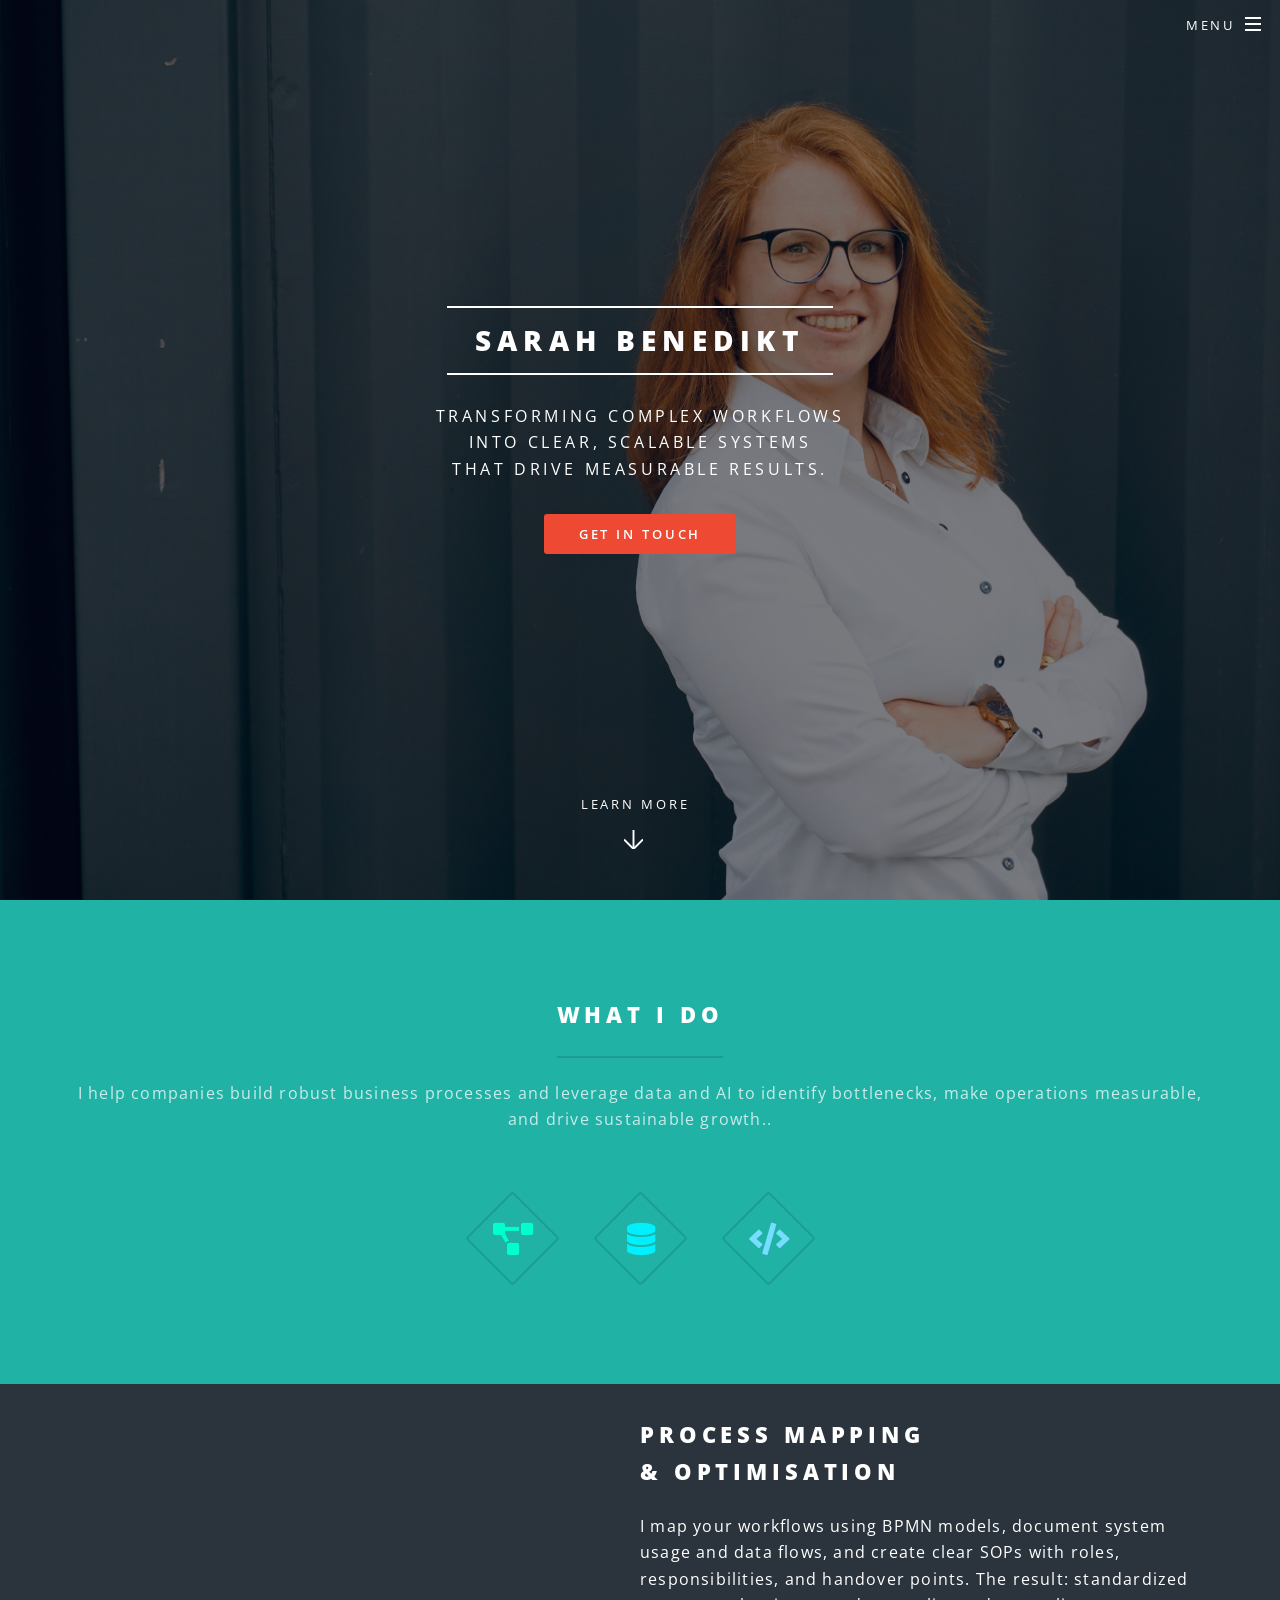
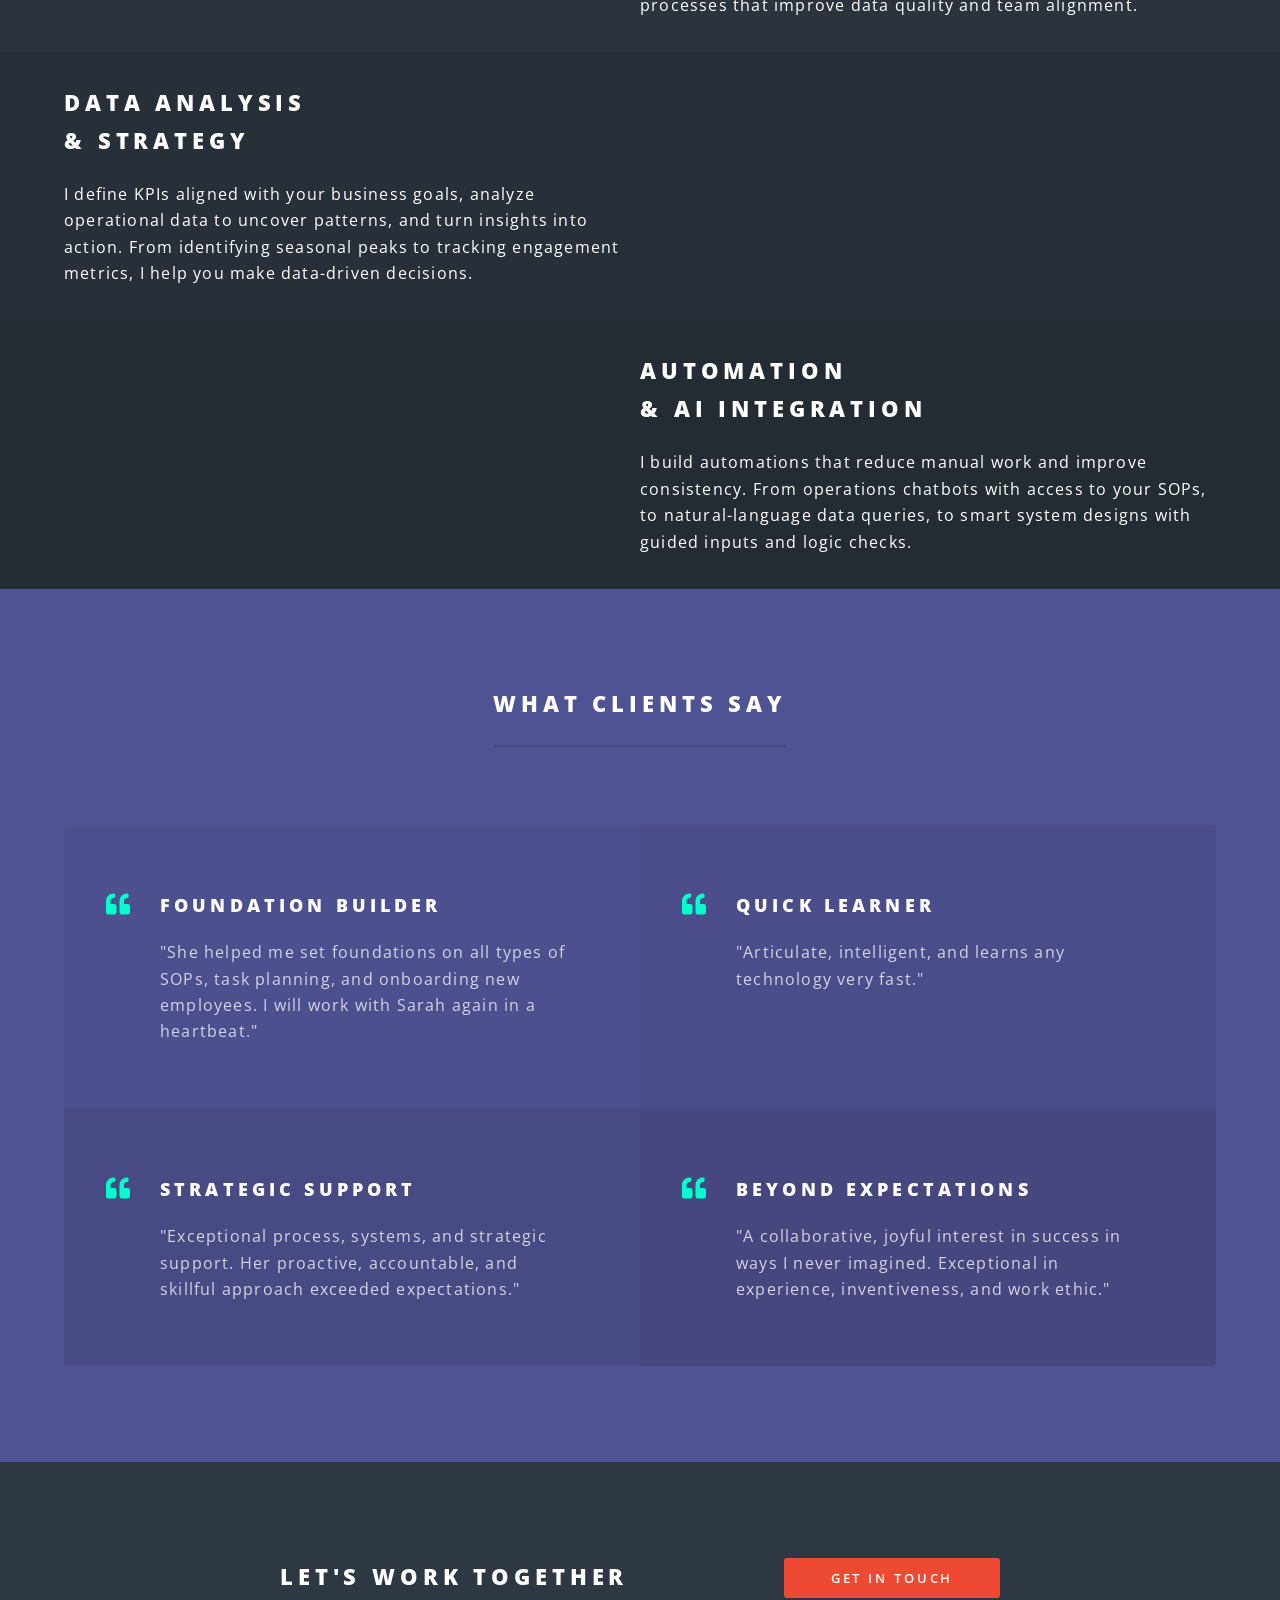
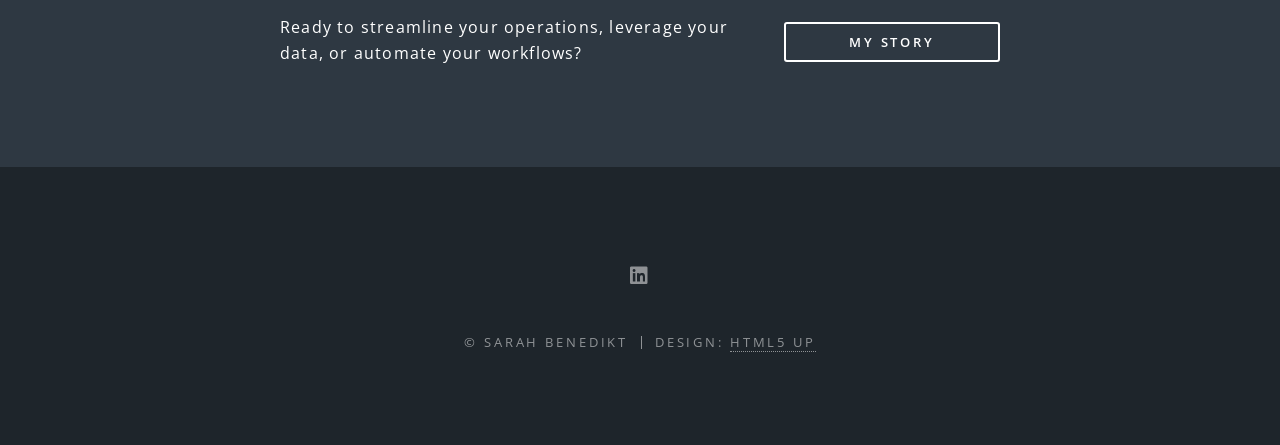
==== index.html @ 58538050 "Initial commit: Personal landing page Portfolio site with services, testimonials, and story page.  C" ====
<!DOCTYPE HTML>
<html>
	<head>
		<title>Sarah Benedikt</title>
		<meta charset="utf-8" />
		<meta name="viewport" content="width=device-width, initial-scale=1, user-scalable=no" />
		<link rel="stylesheet" href="assets/css/main.css" />
		<noscript><link rel="stylesheet" href="assets/css/noscript.css" /></noscript>
	</head>
	<body class="landing is-preload">

		<!-- Page Wrapper -->
			<div id="page-wrapper">

				<!-- Header -->
					<header id="header" class="alt">
						<h1><a href="index.html">Sarah Benedikt</a></h1>
						<nav id="nav">
							<ul>
								<li class="special">
									<a href="#menu" class="menuToggle"><span>Menu</span></a>
									<div id="menu">
										<ul>
											<li><a href="index.html">Home</a></li>
											<li><a href="story.html">My Story</a></li>
										</ul>
									</div>
								</li>
							</ul>
						</nav>
					</header>

				<!-- Banner -->
					<section id="banner">
						<div class="inner">
							<h2>Sarah Benedikt</h2>
							<p>Transforming complex workflows<br />
							into clear, scalable systems<br />
							that drive measurable results.
							<ul class="actions special">
								<li><a href="mailto:benediktsarah@gmail.com" class="button primary">Get in Touch</a></li>
							</ul>
						</div>
						<a href="#one" class="more scrolly">Learn More</a>
					</section>

				<!-- One -->
					<section id="one" class="wrapper style1 special">
						<div class="inner">
							<header class="major">
								<h2>What I do</h2>
								<p>I help companies build robust business processes and leverage data and AI to identify bottlenecks, 
									make operations measurable, and drive sustainable growth..</p>
							</header>
							<ul class="icons major">
								<li><span class="icon solid fa-project-diagram major style1"><span class="label">Lorem</span></span></li>
								<li><span class="icon solid fa-database major style2"><span class="label">Ipsum</span></span></li>
								<li><span class="icon solid fa-code major style3"><span class="label">Dolor</span></span></li>
							</ul>
						</div>
					</section>

				<!-- Two -->
					<section id="two" class="wrapper alt style2">
						<section class="spotlight">
							<div class="image"><img src="images/pic01.jpg" alt="" /></div><div class="content">
								<h2>Process Mapping<br />
								& Optimisation</h2>
								<p>I map your workflows using BPMN models, document system usage and data flows, and create clear SOPs with roles, responsibilities, and handover points. The result: standardized processes that improve data quality and team alignment.</p>
							</div>
						</section>
						<section class="spotlight">
							<div class="image"><img src="images/pic02.jpg" alt="" /></div><div class="content">
								<h2>Data Analysis<br />
								& Strategy</h2>
								<p>I define KPIs aligned with your business goals, analyze operational data to uncover patterns, and turn insights into action. From identifying seasonal peaks to tracking engagement metrics, I help you make data-driven decisions.</p>
							</div>
						</section>
						<section class="spotlight">
							<div class="image"><img src="images/pic03.jpg" alt="" /></div><div class="content">
								<h2>Automation<br />
								& AI Integration</h2>
								<p>I build automations that reduce manual work and improve consistency. From operations chatbots with access to your SOPs, to natural-language data queries, to smart system designs with guided inputs and logic checks.</p>
							</div>
						</section>
					</section>

				<!-- Three -->
					<section id="three" class="wrapper style3 special">
						<div class="inner">
							<header class="major">
								<h2>What Clients Say</h2>
							</header>
							<ul class="features">
								<li class="icon solid fa-quote-left">
									<h3>Foundation Builder</h3>
									<p>"She helped me set foundations on all types of SOPs, task planning, and onboarding new employees. I will work with Sarah again in a heartbeat."</p>
								</li>
								<li class="icon solid fa-quote-left">
									<h3>Quick Learner</h3>
									<p>"Articulate, intelligent, and learns any technology very fast."</p>
								</li>
								<li class="icon solid fa-quote-left">
									<h3>Strategic Support</h3>
									<p>"Exceptional process, systems, and strategic support. Her proactive, accountable, and skillful approach exceeded expectations."</p>
								</li>
								<li class="icon solid fa-quote-left">
									<h3>Beyond Expectations</h3>
									<p>"A collaborative, joyful interest in success in ways I never imagined. Exceptional in experience, inventiveness, and work ethic."</p>
								</li>
							</ul>
						</div>
					</section>

				<!-- CTA -->
					<section id="cta" class="wrapper style4">
						<div class="inner">
							<header>
								<h2>Let's Work Together</h2>
								<p>Ready to streamline your operations, leverage your data, or automate your workflows?</p>
							</header>
							<ul class="actions stacked">
								<li><a href="mailto:benediktsarah@gmail.com" class="button fit primary">Get in Touch</a></li>
								<li><a href="story.html" class="button fit">My Story</a></li>
							</ul>
						</div>
					</section>

				<!-- Footer -->
					<footer id="footer">
						<ul class="icons">
							<li><a href="https://www.linkedin.com/in/sarah-benedikt-9b6950162/" class="icon brands fa-linkedin"><span class="label">LinkedIn</span></a></li>
						</ul>
						<ul class="copyright">
							<li>&copy; Sarah Benedikt</li><li>Design: <a href="http://html5up.net">HTML5 UP</a></li>
						</ul>
					</footer>

			</div>

		<!-- Scripts -->
			<script src="assets/js/jquery.min.js"></script>
			<script src="assets/js/jquery.scrollex.min.js"></script>
			<script src="assets/js/jquery.scrolly.min.js"></script>
			<script src="assets/js/browser.min.js"></script>
			<script src="assets/js/breakpoints.min.js"></script>
			<script src="assets/js/util.js"></script>
			<script src="assets/js/main.js"></script>

	</body>
</html>
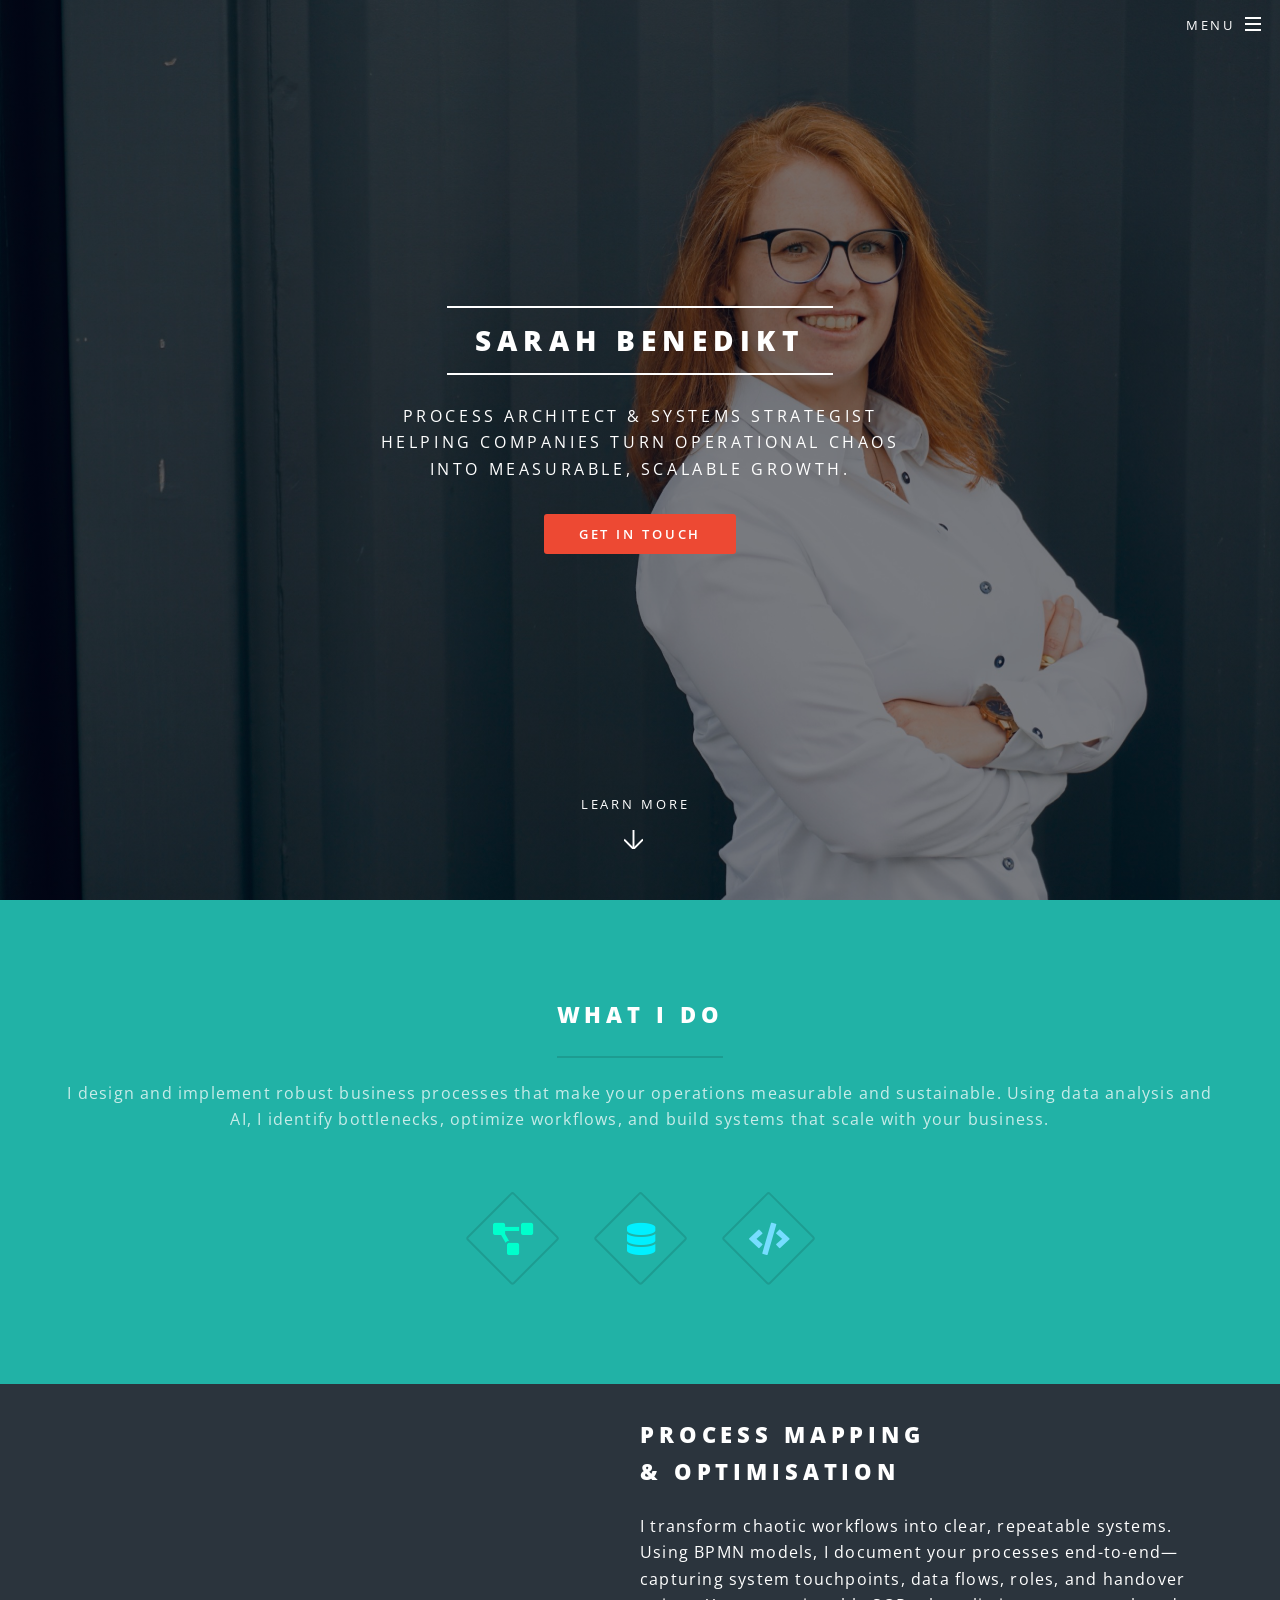
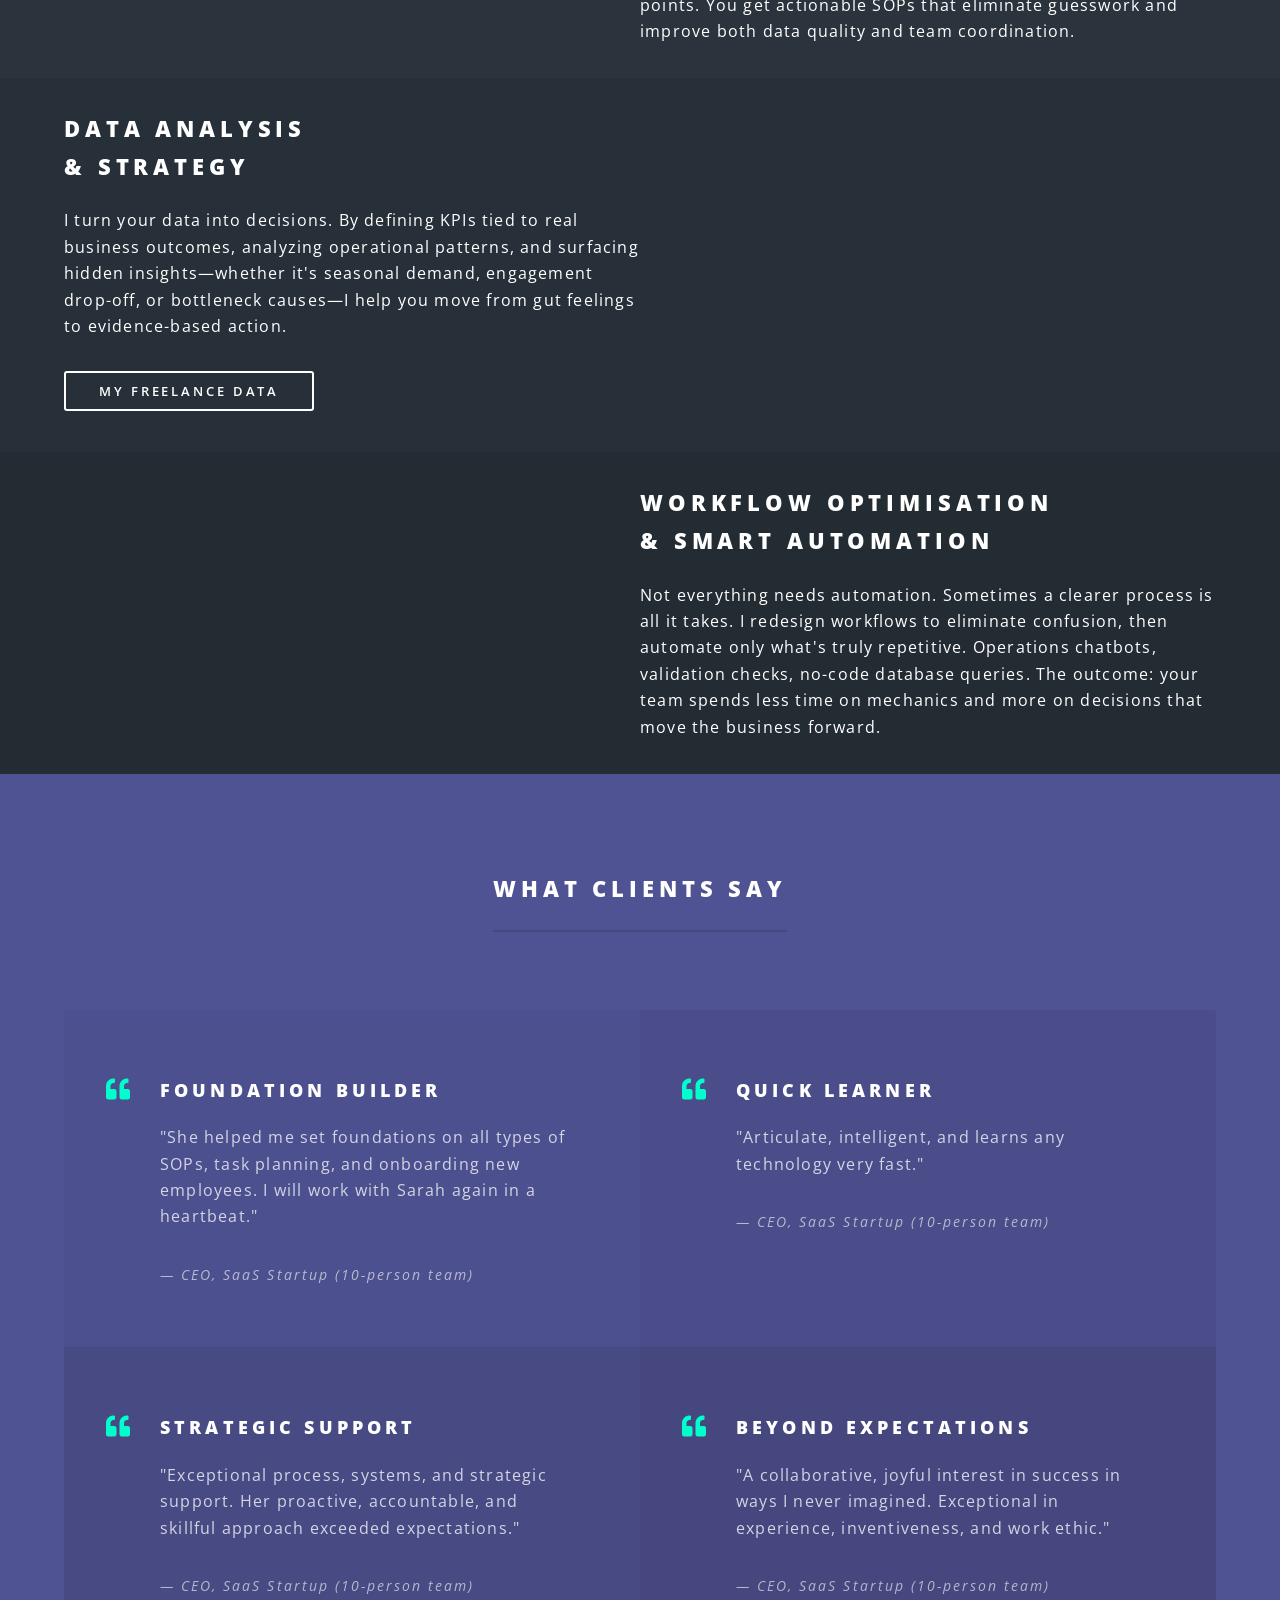
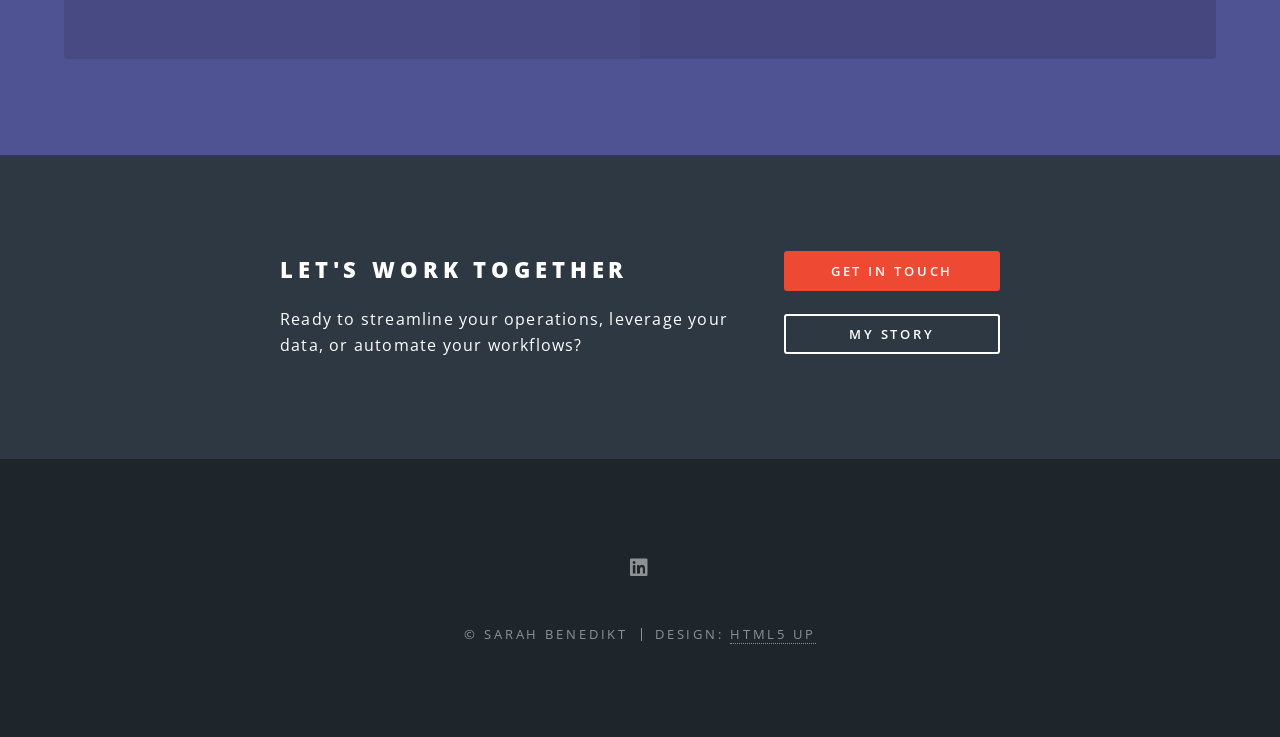
==== commit e8b74b60: "Added Freelance Data Dashboard" ====
--- a/index.html
+++ b/index.html
@@ -23,6 +23,7 @@
 										<ul>
 											<li><a href="index.html">Home</a></li>
 											<li><a href="story.html">My Story</a></li>
+											<li><a href="freelance-data.html">Freelance Data</a></li>
 										</ul>
 									</div>
 								</li>
@@ -34,9 +35,9 @@
 					<section id="banner">
 						<div class="inner">
 							<h2>Sarah Benedikt</h2>
-							<p>Transforming complex workflows<br />
-							into clear, scalable systems<br />
-							that drive measurable results.
+							<p>Process Architect & Systems Strategist<br />
+								helping companies turn operational chaos<br />
+								into measurable, scalable growth.</p>
 							<ul class="actions special">
 								<li><a href="mailto:benediktsarah@gmail.com" class="button primary">Get in Touch</a></li>
 							</ul>
@@ -49,8 +50,9 @@
 						<div class="inner">
 							<header class="major">
 								<h2>What I do</h2>
-								<p>I help companies build robust business processes and leverage data and AI to identify bottlenecks, 
-									make operations measurable, and drive sustainable growth..</p>
+								<p>I design and implement robust business processes that make your operations 
+									measurable and sustainable. Using data analysis and AI, I identify bottlenecks, 
+									optimize workflows, and build systems that scale with your business.</p>
 							</header>
 							<ul class="icons major">
 								<li><span class="icon solid fa-project-diagram major style1"><span class="label">Lorem</span></span></li>
@@ -66,22 +68,36 @@
 							<div class="image"><img src="images/pic01.jpg" alt="" /></div><div class="content">
 								<h2>Process Mapping<br />
 								& Optimisation</h2>
-								<p>I map your workflows using BPMN models, document system usage and data flows, and create clear SOPs with roles, responsibilities, and handover points. The result: standardized processes that improve data quality and team alignment.</p>
+								<p>I transform chaotic workflows into clear, 
+									repeatable systems. Using BPMN models, I document your processes 
+									end-to-end—capturing system touchpoints, 
+									data flows, roles, and handover points. 
+									You get actionable SOPs that eliminate guesswork and improve 
+									both data quality and team coordination.</p>
 							</div>
 						</section>
 						<section class="spotlight">
 							<div class="image"><img src="images/pic02.jpg" alt="" /></div><div class="content">
 								<h2>Data Analysis<br />
 								& Strategy</h2>
-								<p>I define KPIs aligned with your business goals, analyze operational data to uncover patterns, and turn insights into action. From identifying seasonal peaks to tracking engagement metrics, I help you make data-driven decisions.</p>
+								<p>I turn your data into decisions.
+									By defining KPIs tied to real business outcomes,
+									analyzing operational patterns, and surfacing hidden insights—whether
+									it's seasonal demand, engagement drop-off,
+									or bottleneck causes—I help you move from gut feelings to evidence-based action.</p>
+								<ul class="actions">
+									<li><a href="freelance-data.html" class="button small">My Freelance Data</a></li>
+								</ul>
 							</div>
 						</section>
 						<section class="spotlight">
 							<div class="image"><img src="images/pic03.jpg" alt="" /></div><div class="content">
-								<h2>Automation<br />
-								& AI Integration</h2>
-								<p>I build automations that reduce manual work and improve consistency. From operations chatbots with access to your SOPs, to natural-language data queries, to smart system designs with guided inputs and logic checks.</p>
-							</div>
+								<h2>Workflow Optimisation<br />
+								& Smart Automation</h2>
+								<p>Not everything needs automation. Sometimes a clearer process is all it takes. 
+									I redesign workflows to eliminate confusion, then automate only what's truly repetitive. 
+									Operations chatbots, validation checks, no-code database queries. 
+									The outcome: your team spends less time on mechanics and more on decisions that move the business forward.</p>
 						</section>
 					</section>
 
@@ -95,18 +111,22 @@
 								<li class="icon solid fa-quote-left">
 									<h3>Foundation Builder</h3>
 									<p>"She helped me set foundations on all types of SOPs, task planning, and onboarding new employees. I will work with Sarah again in a heartbeat."</p>
+									<p class="client-context">— CEO, SaaS Startup (10-person team)</p>
 								</li>
 								<li class="icon solid fa-quote-left">
 									<h3>Quick Learner</h3>
 									<p>"Articulate, intelligent, and learns any technology very fast."</p>
+									<p class="client-context">— CEO, SaaS Startup (10-person team)</p>
 								</li>
 								<li class="icon solid fa-quote-left">
 									<h3>Strategic Support</h3>
 									<p>"Exceptional process, systems, and strategic support. Her proactive, accountable, and skillful approach exceeded expectations."</p>
+									<p class="client-context">— CEO, SaaS Startup (10-person team)</p>
 								</li>
 								<li class="icon solid fa-quote-left">
 									<h3>Beyond Expectations</h3>
 									<p>"A collaborative, joyful interest in success in ways I never imagined. Exceptional in experience, inventiveness, and work ethic."</p>
+									<p class="client-context">— CEO, SaaS Startup (10-person team)</p>
 								</li>
 							</ul>
 						</div>
--- a/assets/css/noscript.css
+++ b/assets/css/noscript.css
@@ -0,0 +1,25 @@
+/* Banner */
+
+	body.is-preload #banner h2 {
+		-moz-transform: none;
+		-webkit-transform: none;
+		-ms-transform: none;
+		transform: none;
+		opacity: 1;
+	}
+
+		body.is-preload #banner h2:before, body.is-preload #banner h2:after {
+			width: 100%;
+		}
+
+	body.is-preload #banner .more {
+		-moz-transform: none;
+		-webkit-transform: none;
+		-ms-transform: none;
+		transform: none;
+		opacity: 1;
+	}
+
+	body.is-preload #banner:after {
+		opacity: 0;
+	}
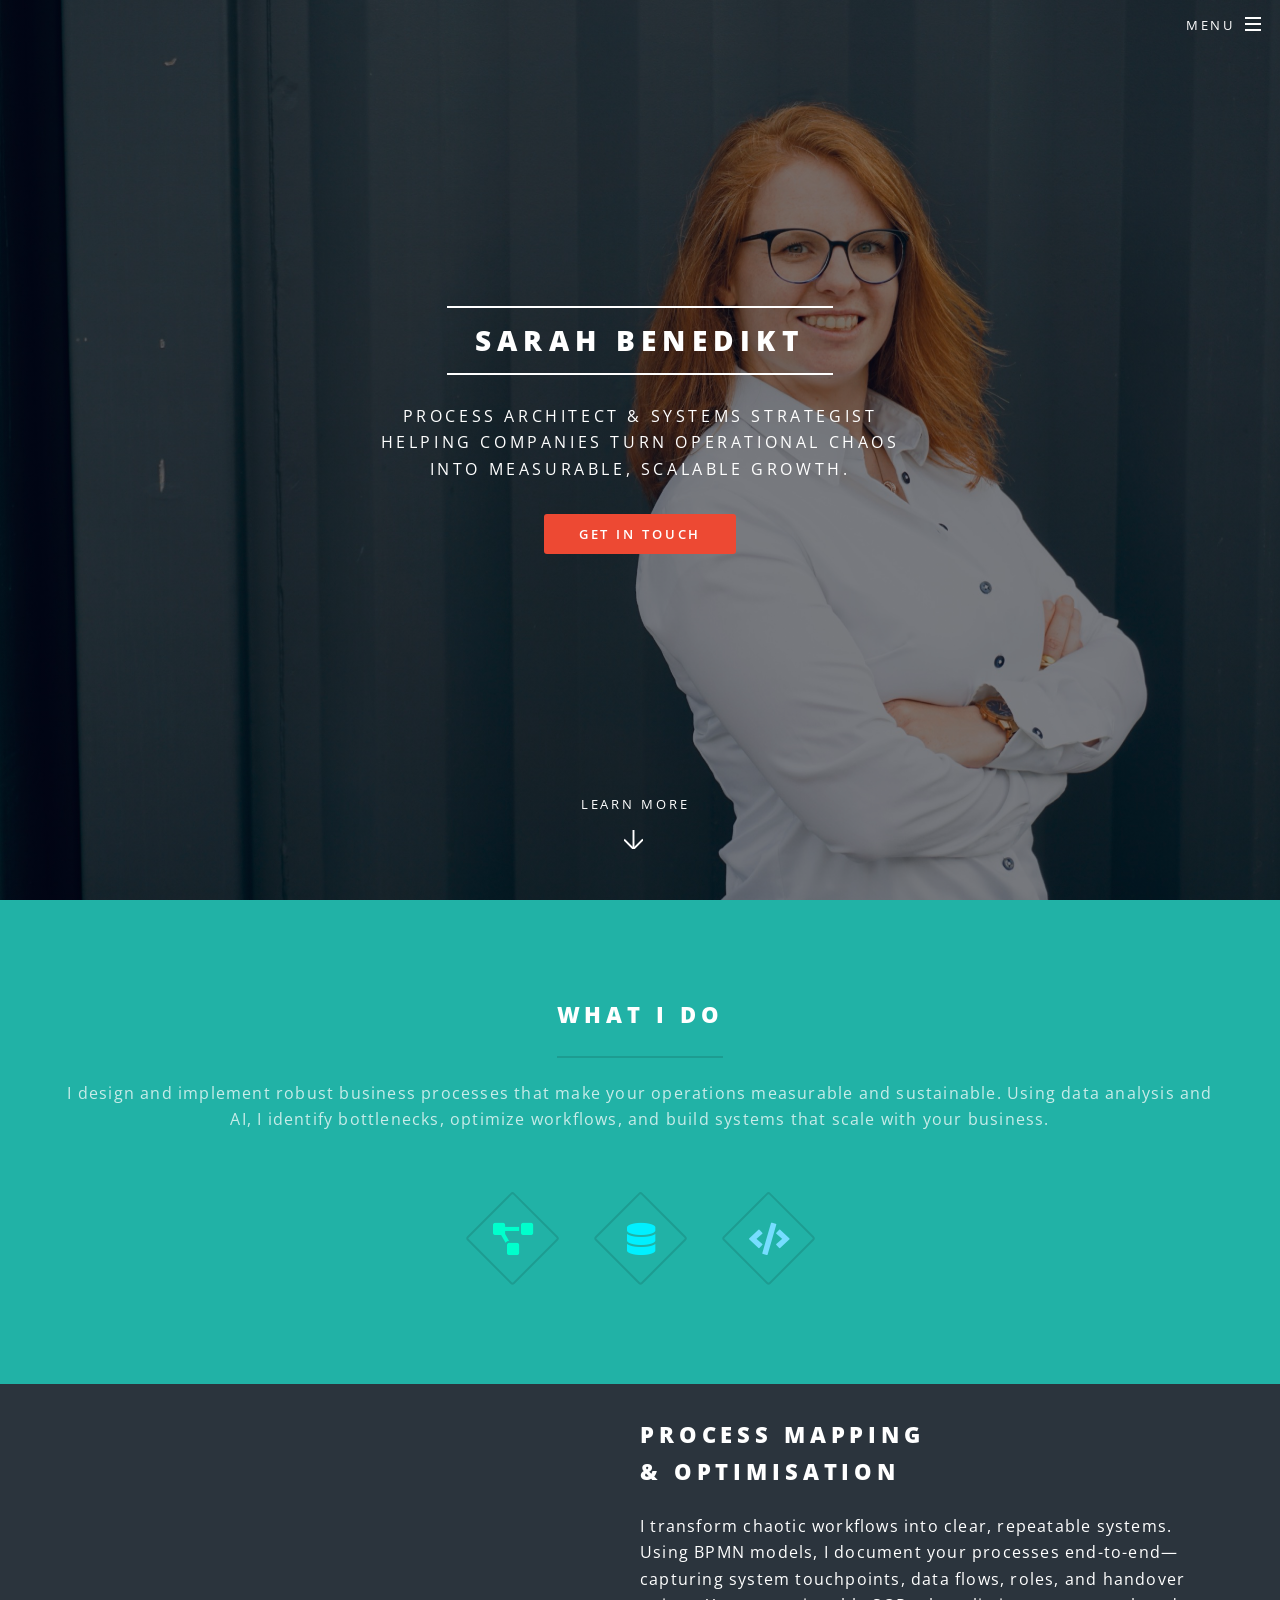
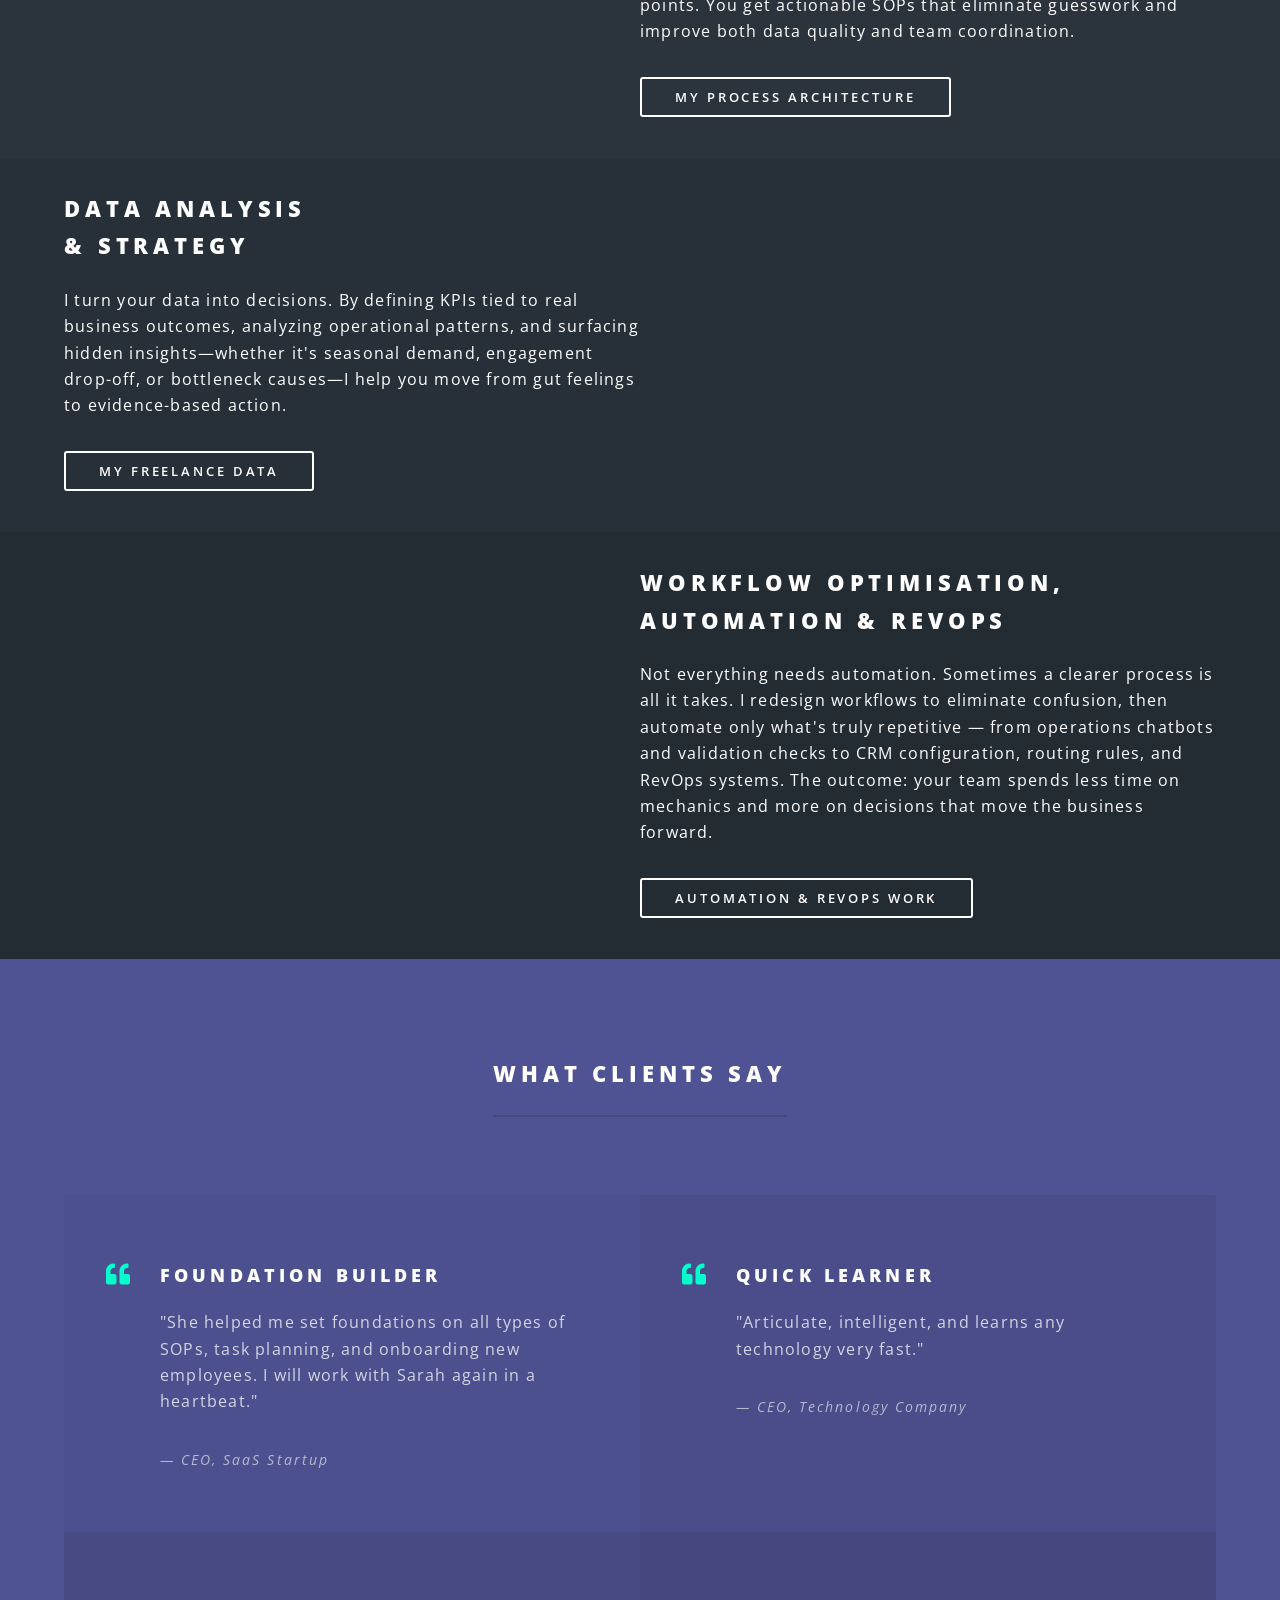
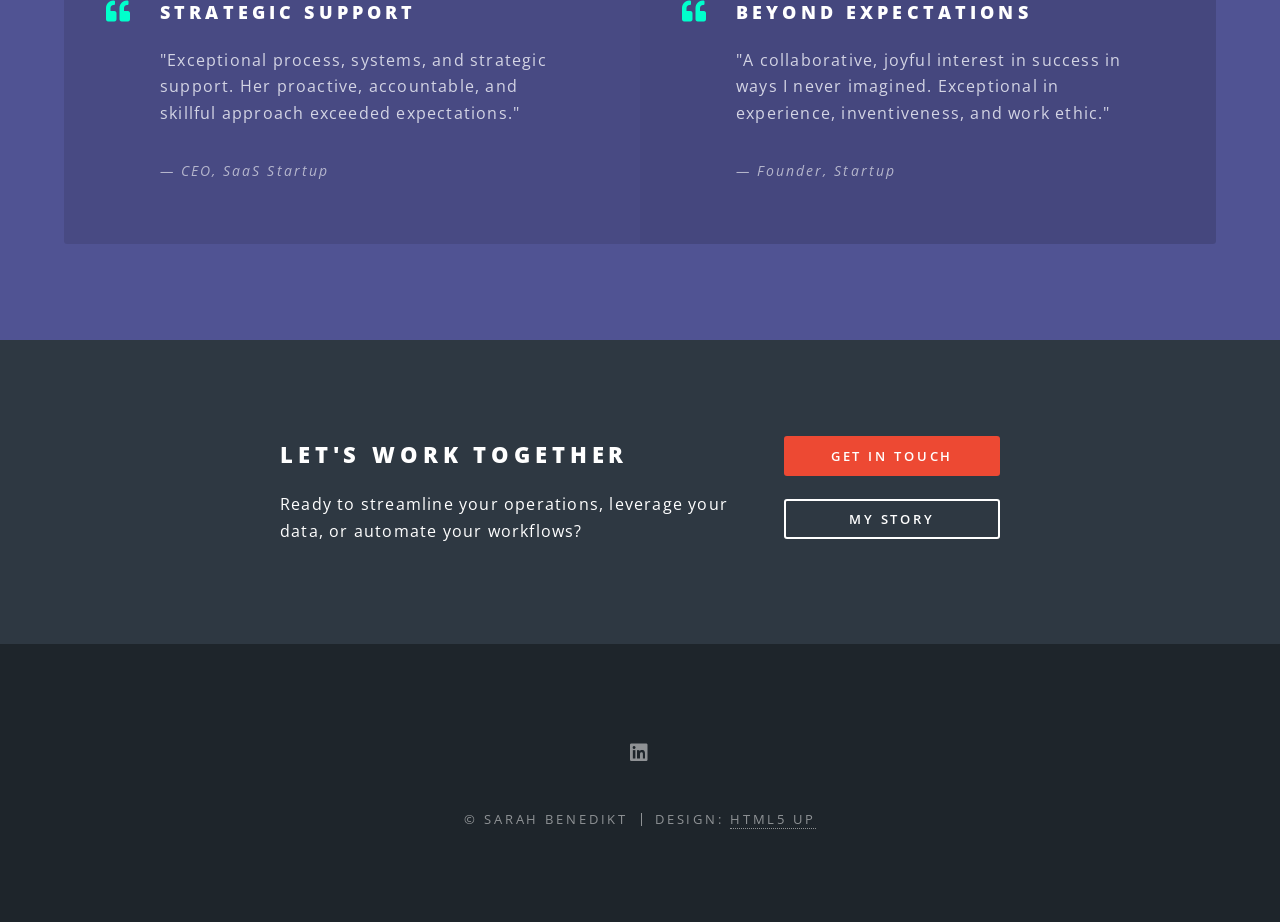
==== commit 2a5595ba: "add freelance data, process mapping and workflow automation pages" ====
--- a/index.html
+++ b/index.html
@@ -24,6 +24,8 @@
 											<li><a href="index.html">Home</a></li>
 											<li><a href="story.html">My Story</a></li>
 											<li><a href="freelance-data.html">Freelance Data</a></li>
+											<li><a href="workflow-automation.html">Workflow Automation</a></li>
+											<li><a href="process-mapping.html">Process Mapping</a></li>
 										</ul>
 									</div>
 								</li>
@@ -74,6 +76,9 @@
 									data flows, roles, and handover points. 
 									You get actionable SOPs that eliminate guesswork and improve 
 									both data quality and team coordination.</p>
+								<ul class="actions">
+									<li><a href="process-mapping.html" class="button small">My Process Architecture</a></li>
+								</ul>
 							</div>
 						</section>
 						<section class="spotlight">
@@ -92,12 +97,16 @@
 						</section>
 						<section class="spotlight">
 							<div class="image"><img src="images/pic03.jpg" alt="" /></div><div class="content">
-								<h2>Workflow Optimisation<br />
-								& Smart Automation</h2>
-								<p>Not everything needs automation. Sometimes a clearer process is all it takes. 
-									I redesign workflows to eliminate confusion, then automate only what's truly repetitive. 
-									Operations chatbots, validation checks, no-code database queries. 
+								<h2>Workflow Optimisation,<br />
+								Automation & RevOps</h2>
+								<p>Not everything needs automation. Sometimes a clearer process is all it takes.
+									I redesign workflows to eliminate confusion, then automate only what's truly repetitive —
+									from operations chatbots and validation checks to CRM configuration, routing rules, and RevOps systems.
 									The outcome: your team spends less time on mechanics and more on decisions that move the business forward.</p>
+								<ul class="actions">
+									<li><a href="workflow-automation.html" class="button small">Automation & RevOps Work</a></li>
+								</ul>
+							</div>
 						</section>
 					</section>
 
@@ -111,22 +120,22 @@
 								<li class="icon solid fa-quote-left">
 									<h3>Foundation Builder</h3>
 									<p>"She helped me set foundations on all types of SOPs, task planning, and onboarding new employees. I will work with Sarah again in a heartbeat."</p>
-									<p class="client-context">— CEO, SaaS Startup (10-person team)</p>
+									<p class="client-context">— CEO, SaaS Startup</p>
 								</li>
 								<li class="icon solid fa-quote-left">
 									<h3>Quick Learner</h3>
 									<p>"Articulate, intelligent, and learns any technology very fast."</p>
-									<p class="client-context">— CEO, SaaS Startup (10-person team)</p>
+									<p class="client-context">— CEO, Technology Company</p>
 								</li>
 								<li class="icon solid fa-quote-left">
 									<h3>Strategic Support</h3>
 									<p>"Exceptional process, systems, and strategic support. Her proactive, accountable, and skillful approach exceeded expectations."</p>
-									<p class="client-context">— CEO, SaaS Startup (10-person team)</p>
+									<p class="client-context">— CEO, SaaS Startup</p>
 								</li>
 								<li class="icon solid fa-quote-left">
 									<h3>Beyond Expectations</h3>
 									<p>"A collaborative, joyful interest in success in ways I never imagined. Exceptional in experience, inventiveness, and work ethic."</p>
-									<p class="client-context">— CEO, SaaS Startup (10-person team)</p>
+									<p class="client-context">— Founder, Startup</p>
 								</li>
 							</ul>
 						</div>
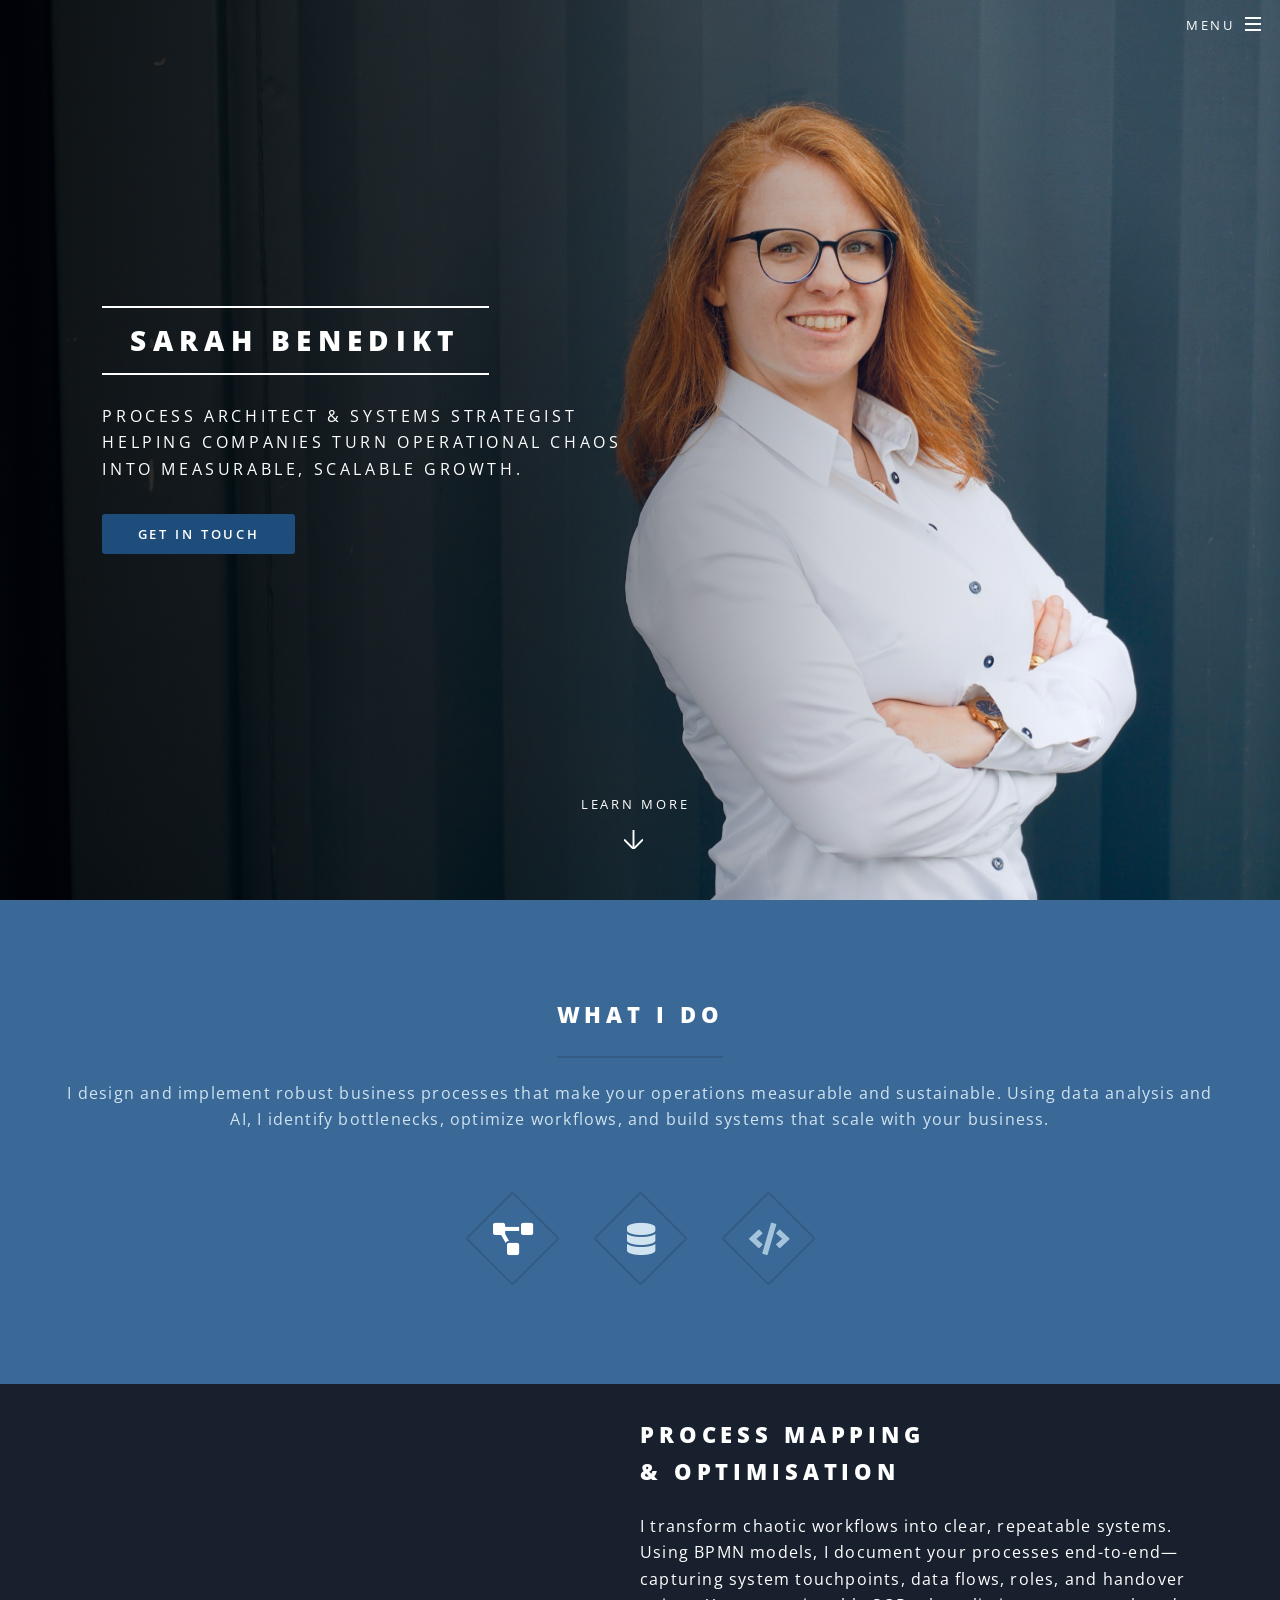
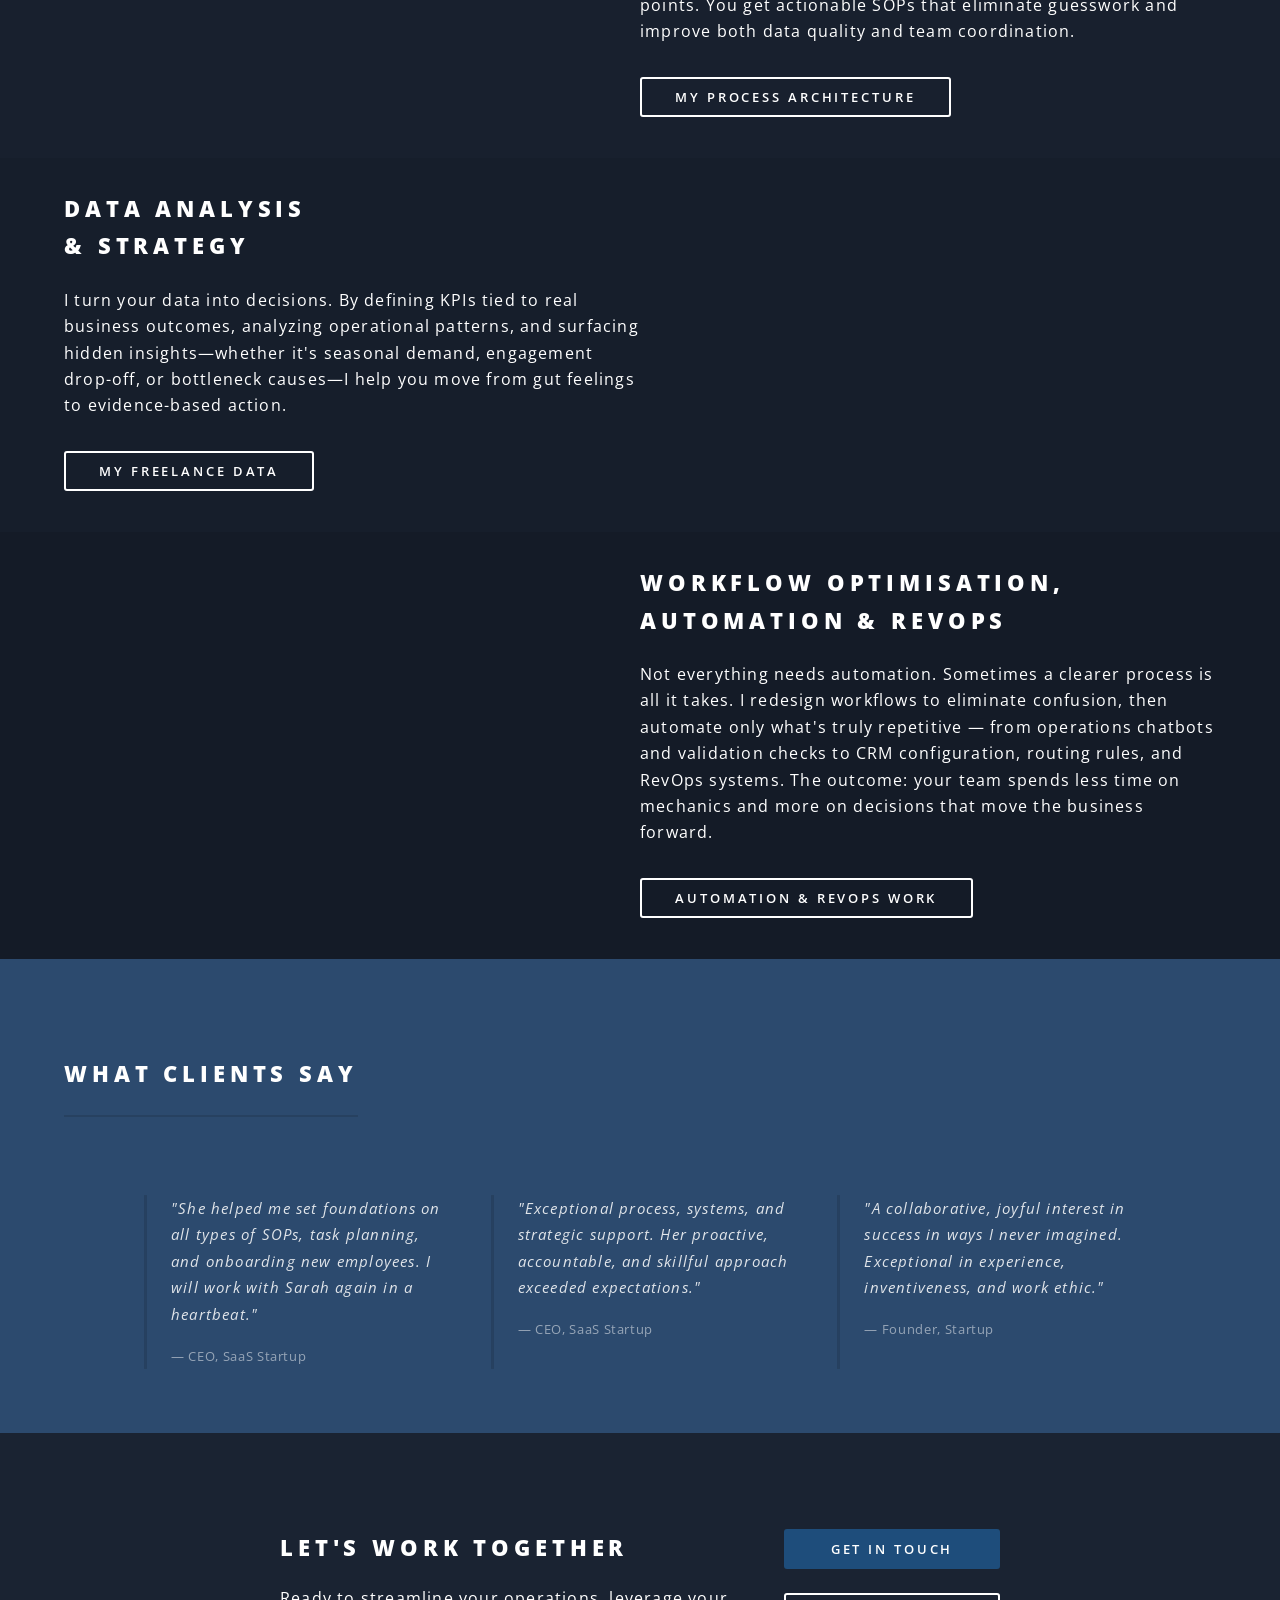
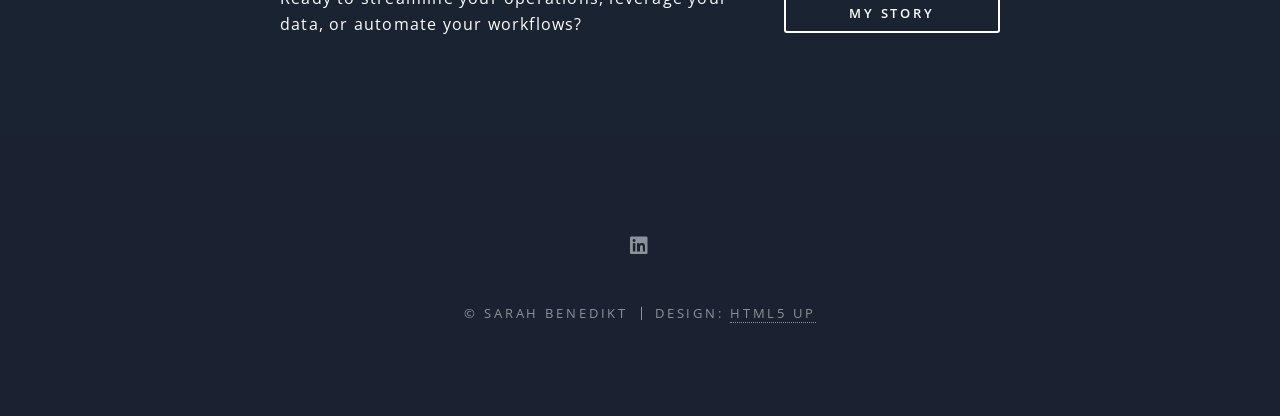
==== commit 3d0f70a9: "add style guide, change testimonials" ====
--- a/index.html
+++ b/index.html
@@ -6,6 +6,45 @@
 		<meta name="viewport" content="width=device-width, initial-scale=1, user-scalable=no" />
 		<link rel="stylesheet" href="assets/css/main.css" />
 		<noscript><link rel="stylesheet" href="assets/css/noscript.css" /></noscript>
+		<style>
+			.testimonials-strip {
+				display: grid;
+				grid-template-columns: repeat(3, 1fr);
+				gap: 3em;
+				max-width: 62em;
+				margin: 0 auto;
+			}
+			.testimonials-strip blockquote {
+				border: none;
+				padding: 0;
+				margin: 0;
+				border-left: 3px solid rgba(255, 255, 255, 0.2);
+				padding-left: 1.5em;
+			}
+			.testimonials-strip blockquote p {
+				font-style: italic;
+				font-size: 0.95em;
+				line-height: 1.75;
+				margin-bottom: 1em;
+				color: rgba(255, 255, 255, 0.85);
+			}
+			.testimonials-strip blockquote footer {
+				font-size: 0.82em;
+				color: rgba(255, 255, 255, 0.5);
+				font-style: normal;
+				letter-spacing: 0.05em;
+			}
+			@media screen and (max-width: 980px) {
+				.testimonials-strip {
+					grid-template-columns: 1fr 1fr;
+				}
+			}
+			@media screen and (max-width: 600px) {
+				.testimonials-strip {
+					grid-template-columns: 1fr;
+				}
+			}
+		</style>
 	</head>
 	<body class="landing is-preload">
 
@@ -111,33 +150,25 @@
 					</section>
 
 				<!-- Three -->
-					<section id="three" class="wrapper style3 special">
+					<section id="three" class="wrapper style3">
 						<div class="inner">
 							<header class="major">
 								<h2>What Clients Say</h2>
 							</header>
-							<ul class="features">
-								<li class="icon solid fa-quote-left">
-									<h3>Foundation Builder</h3>
+							<div class="testimonials-strip">
+								<blockquote>
 									<p>"She helped me set foundations on all types of SOPs, task planning, and onboarding new employees. I will work with Sarah again in a heartbeat."</p>
-									<p class="client-context">— CEO, SaaS Startup</p>
-								</li>
-								<li class="icon solid fa-quote-left">
-									<h3>Quick Learner</h3>
-									<p>"Articulate, intelligent, and learns any technology very fast."</p>
-									<p class="client-context">— CEO, Technology Company</p>
-								</li>
-								<li class="icon solid fa-quote-left">
-									<h3>Strategic Support</h3>
+									<footer>— CEO, SaaS Startup</footer>
+								</blockquote>
+								<blockquote>
 									<p>"Exceptional process, systems, and strategic support. Her proactive, accountable, and skillful approach exceeded expectations."</p>
-									<p class="client-context">— CEO, SaaS Startup</p>
-								</li>
-								<li class="icon solid fa-quote-left">
-									<h3>Beyond Expectations</h3>
+									<footer>— CEO, SaaS Startup</footer>
+								</blockquote>
+								<blockquote>
 									<p>"A collaborative, joyful interest in success in ways I never imagined. Exceptional in experience, inventiveness, and work ethic."</p>
-									<p class="client-context">— Founder, Startup</p>
-								</li>
-							</ul>
+									<footer>— Founder, Startup</footer>
+								</blockquote>
+							</div>
 						</div>
 					</section>
 
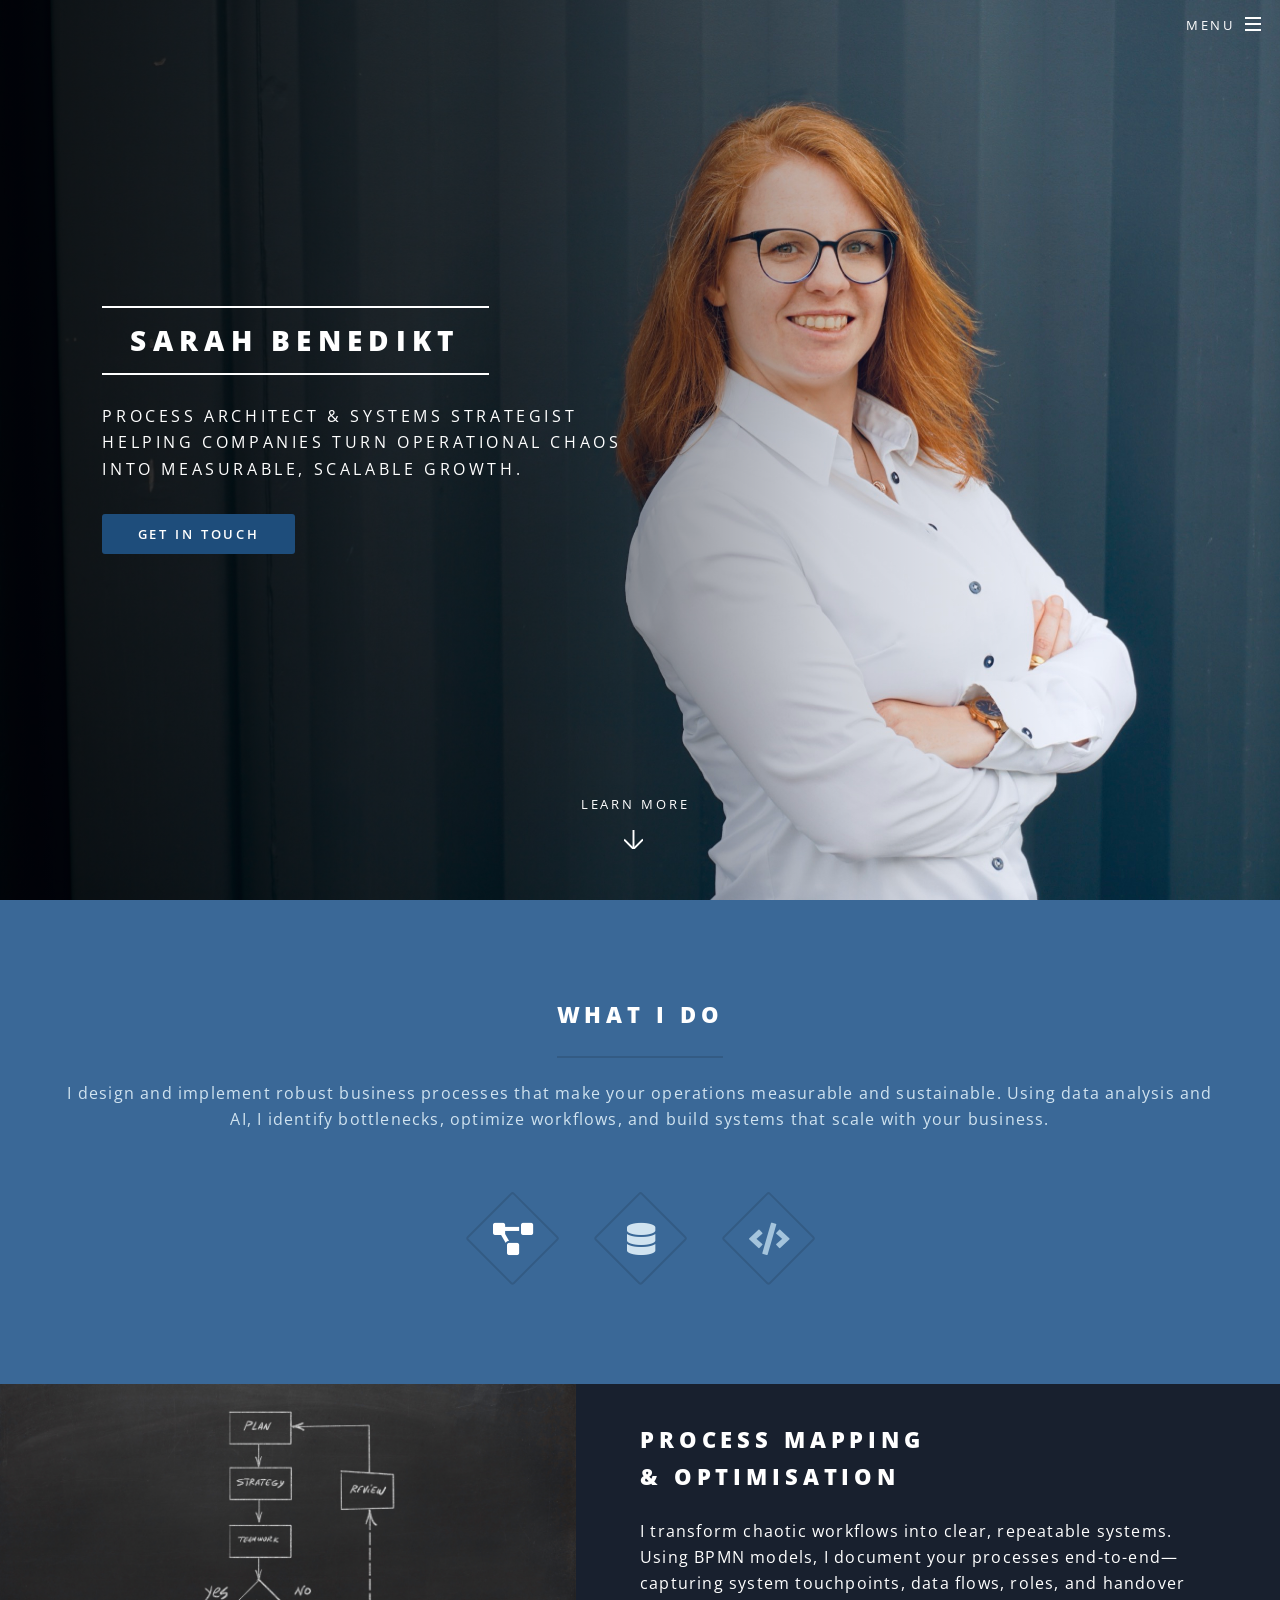
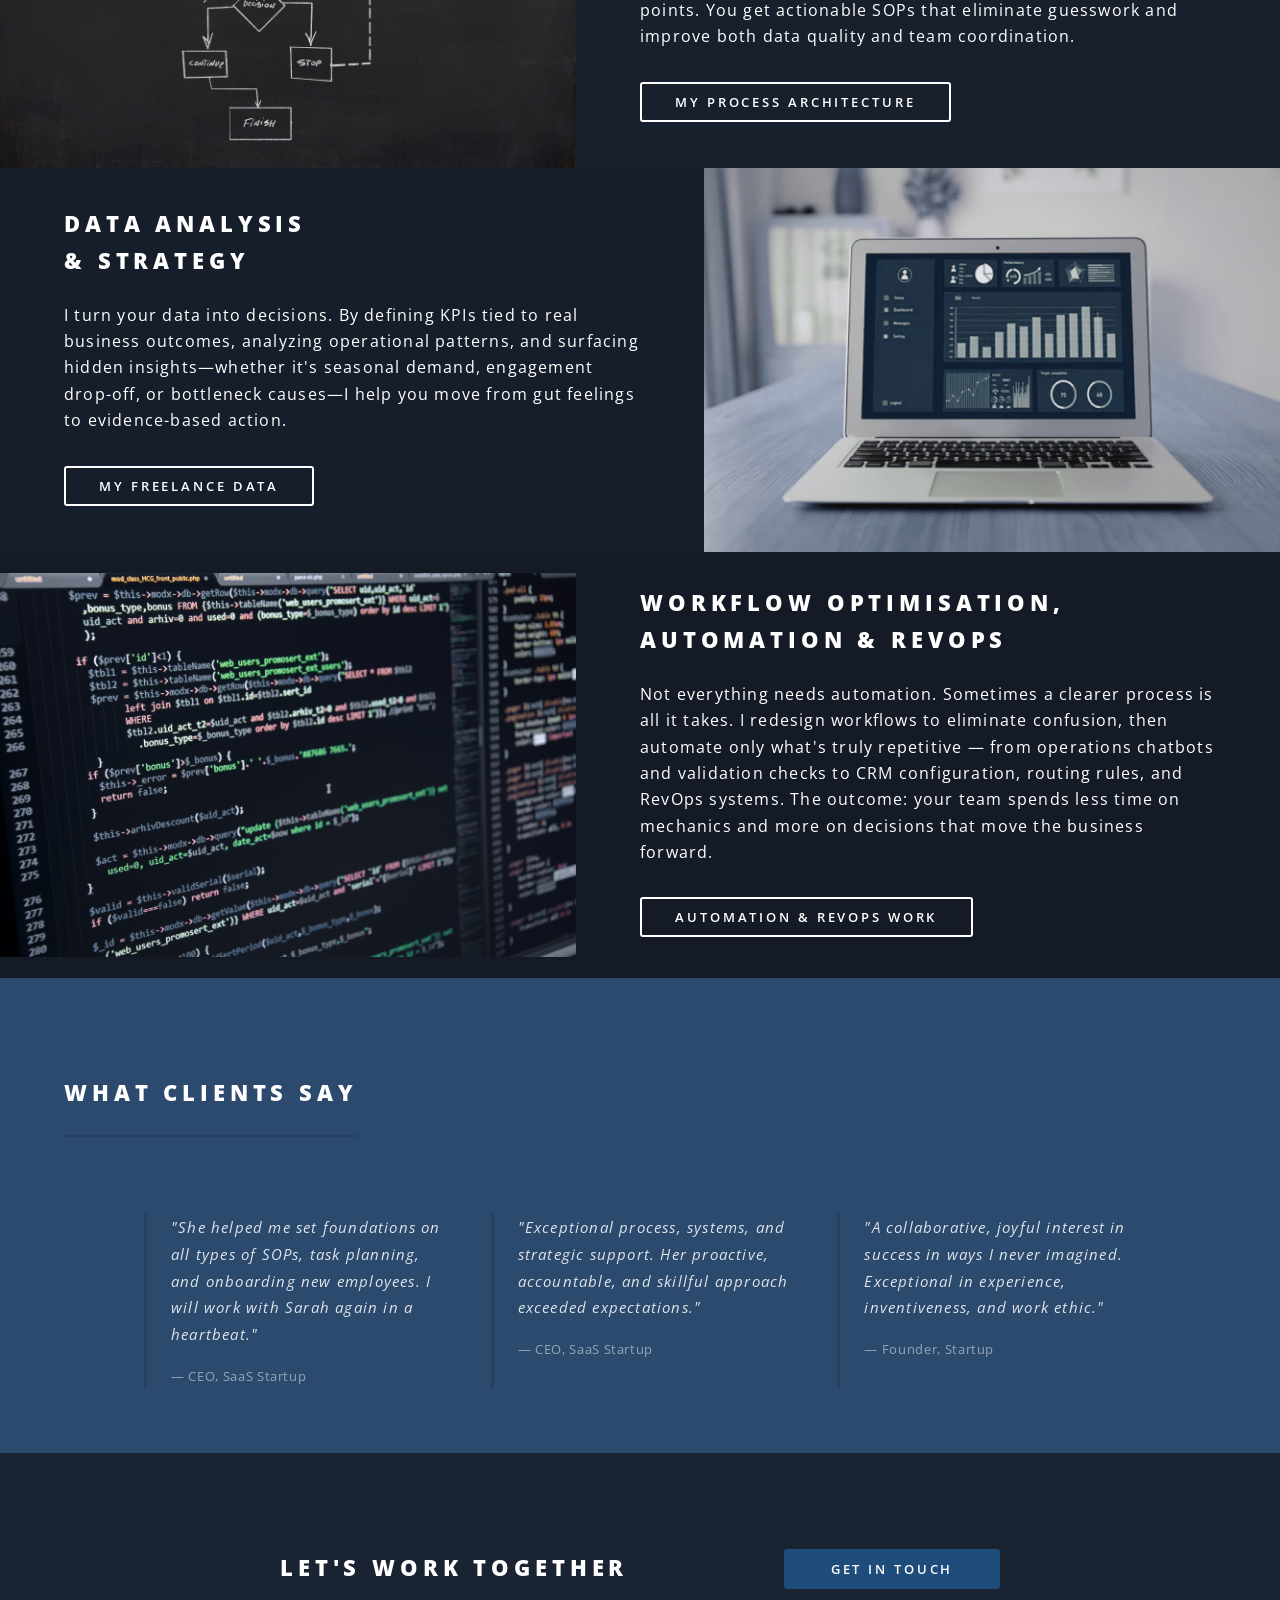
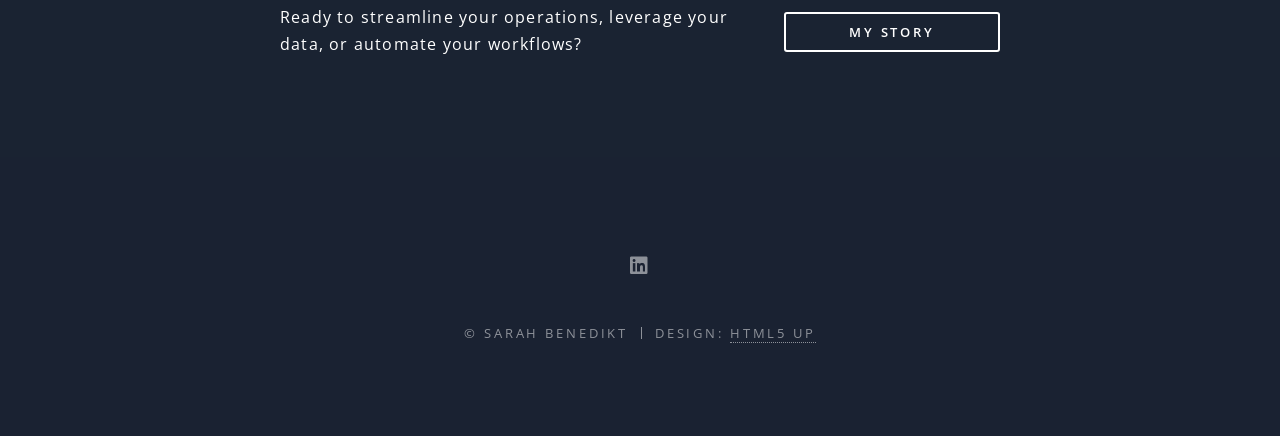
==== commit 59fc1416: "added pictures removed demo pictures and files" ====
--- a/index.html
+++ b/index.html
@@ -106,7 +106,7 @@
 				<!-- Two -->
 					<section id="two" class="wrapper alt style2">
 						<section class="spotlight">
-							<div class="image"><img src="images/pic01.jpg" alt="" /></div><div class="content">
+							<div class="image"><img src="images/process_diagram.png" alt="Process diagram flowchart" /></div><div class="content">
 								<h2>Process Mapping<br />
 								& Optimisation</h2>
 								<p>I transform chaotic workflows into clear, 
@@ -121,7 +121,7 @@
 							</div>
 						</section>
 						<section class="spotlight">
-							<div class="image"><img src="images/pic02.jpg" alt="" /></div><div class="content">
+							<div class="image"><img src="images/analytics_dashboard.png" alt="Analytics dashboard" /></div><div class="content">
 								<h2>Data Analysis<br />
 								& Strategy</h2>
 								<p>I turn your data into decisions.
@@ -135,7 +135,7 @@
 							</div>
 						</section>
 						<section class="spotlight">
-							<div class="image"><img src="images/pic03.jpg" alt="" /></div><div class="content">
+							<div class="image"><img src="images/code_editor.png" alt="Code editor" /></div><div class="content">
 								<h2>Workflow Optimisation,<br />
 								Automation & RevOps</h2>
 								<p>Not everything needs automation. Sometimes a clearer process is all it takes.
